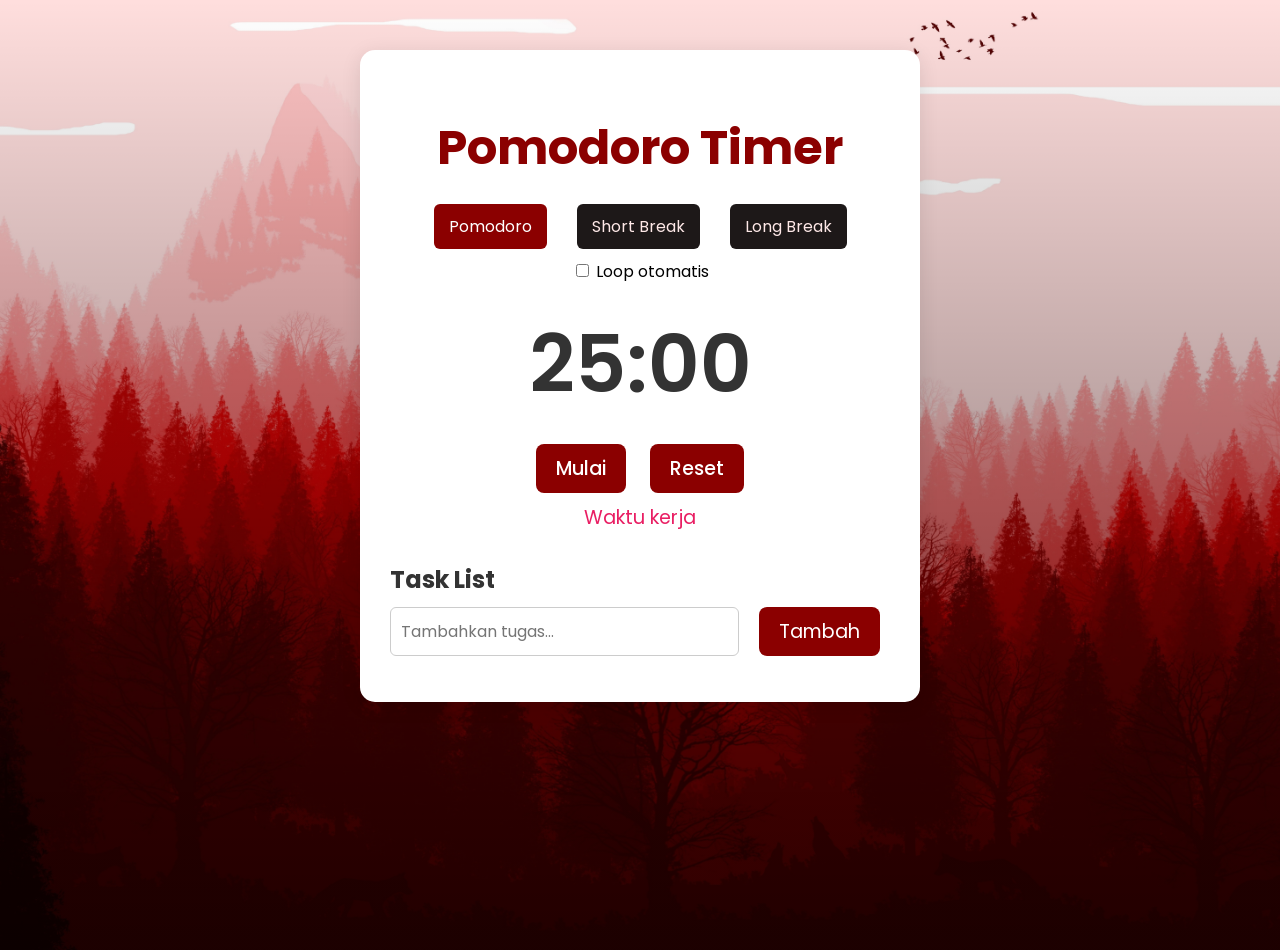
==== index.html @ 32f8aa37 "First takut bngt ada uas" ====
<!DOCTYPE html>
<html lang="id">
<head>
  <meta charset="UTF-8" />
  <meta name="viewport" content="width=device-width, initial-scale=1.0"/>
 <title>Pomodoro Timer</title>
 <link rel="stylesheet" href="style.css" />
 <link rel="preconnect" href="https://fonts.googleapis.com">
 <link rel="preconnect" href="https://fonts.gstatic.com" crossorigin>
 <link href="https://fonts.googleapis.com/css2?family=Poppins:ital,wght@0,100;0,200;0,300;0,400;0,500;0,600;0,700;0,800;0,900;1,100;1,200;1,300;1,400;1,500;1,600;1,700;1,800;1,900&display=swap" rel="stylesheet">

</head>
<body>

<div class="container">
  <h1>Pomodoro Timer</h1>

  <div class="mode-buttons">
    <button onclick="setMode('pomodoro')" id="btn-pomodoro" class="active">Pomodoro</button>
    <button onclick="setMode('short')" id="btn-short">Short Break</button>
    <button onclick="setMode('long')" id="btn-long">Long Break</button>
  </div>

  <label class="loop-toggle">
    <input type="checkbox" id="loopMode" />
    Loop otomatis
  </label>

  <div class="timer" id="timer"></div>

  <div class="buttons">
    <button onclick="startTimer()" id="btn-mulai">Mulai</button>
    <button onclick="resetTimer()" id="btn-reset">Reset</button>
  </div>

  <div class="status" id="status">Siap mulai</div>
  <div class="checkmarks" id="checkmarks"></div>

  <div class="task-section">
    <h2>Task List</h2>
    <div class="task-input">
      <input type="text" id="taskInput" placeholder="Tambahkan tugas..." />
      <button onclick="addTask()">Tambah</button>
    </div>
    <ul id="taskList"></ul>
  </div>
</div>


  <script src="script.js"></script>
</body>
</html>
---- style.css ----
body {
  font-family: 'Poppins', sans-serif;
  display: flex;
  flex-direction: column;
  align-items: center;
  padding-top: 50px;
  margin: 0;

  width: 100%;
  height: 100vh;
  background-image: linear-gradient(to top, rgba(0,0,0,0.6), rgba(0,0,0,0)),url(img-resources/Background.jpg);
  background-size: cover;
  background-image: center;
}
h1 {
  font-size: 3rem;
  color: darkred;
  margin-bottom: 20px;
}
.container {
  background: #fff;
  padding: 30px;
  border-radius: 15px;
  box-shadow: 0 4px 20px rgba(0,0,0,0.1);
  max-width: 500px;
  width: 90%;
  text-align: center;
}
.task-section {
  margin-top: 30px;
  text-align: left;
}
.task-section h2 {
  font-size: 1.5rem;
  color: #333;
  margin-bottom: 10px;
}
.task-input {
  display: flex;
  gap: 10px;
  margin-bottom: 10px;
}
.task-input input {
  flex: 1;
  padding: 10px;
  font-size: 1rem;
  border: 1px solid #ccc;
  border-radius: 6px;
  font-family: 'Poppins', sans-serif;
}
.task-input button {
  font-family: 'Poppins', sans-serif;
}
#taskList {
  list-style: none;
  padding-left: 0;
}
#taskList li {
  display: flex;
  align-items: center;
  justify-content: space-between; /* ini buat geser logo hapus ke ujung kanan */
  padding: 8px 12px;
  background: #f0f0f0;
  margin-bottom: 6px;
  border-radius: 6px;
}
.mode-buttons {
  display: flex;
  justify-content: center; /* ini buat button pomodoro short break dan long break di tengah*/
  gap: 10px;
  margin-bottom: 10px;
}
.mode-buttons button {
  padding: 10px 15px;
  font-size: 1rem;
  border: none;
  border-radius: 6px;
  cursor: pointer;
  background-color: rgb(29, 24, 24);
  color: #FEE8E7ff;
  transition: background-color 0.3s;
}
.mode-buttons button.active {
  background-color: darkred;
  color: white;
}
.loop-toggle {
  margin: 10px;
  font-size: 1rem;
}
.timer {
  font-size: 5rem;
  color: #333;
  margin: 20px 0;
}
.buttons {
  margin: 10px;
}
button {
  padding: 10px 20px;
  margin: 0 10px;
  font-size: 1.2rem;
  cursor: pointer;
  border: none;
  border-radius: 8px;
  background-color: darkred;
  color: white;
  transition: background-color 0.3s ease;
}
button:hover {
  background-color: darkred;
}
.status {
  font-size: 1.2rem;
  margin-top: 10px;
  color: #e91e63;
}
.checkmarks {
  font-size: 1.5rem;
  color: #4CAF50;
  margin-top: 10px;
}
#timer{
    font-family: 'Poppins', sans-serif;
    font-weight: 600;
}
#btn-pomodoro{
    font-family: 'Poppins', sans-serif;
    font-weight: 400;
}
#btn-short{
    font-family: 'Poppins', sans-serif;
    font-weight: 400;
}
#btn-long{
    font-family: 'Poppins', sans-serif;
    font-weight: 400;
}
#status{
    font-family: 'Poppins', sans-serif;
    font-weight: 400;
}
#btn-mulai{
    font-family: 'Poppins', sans-serif;
    font-weight: 500;
}
#btn-reset{
    font-family: 'Poppins', sans-serif;
    font-weight: 500;
}
.completed {
  text-decoration: line-through;
  color: #999;
}
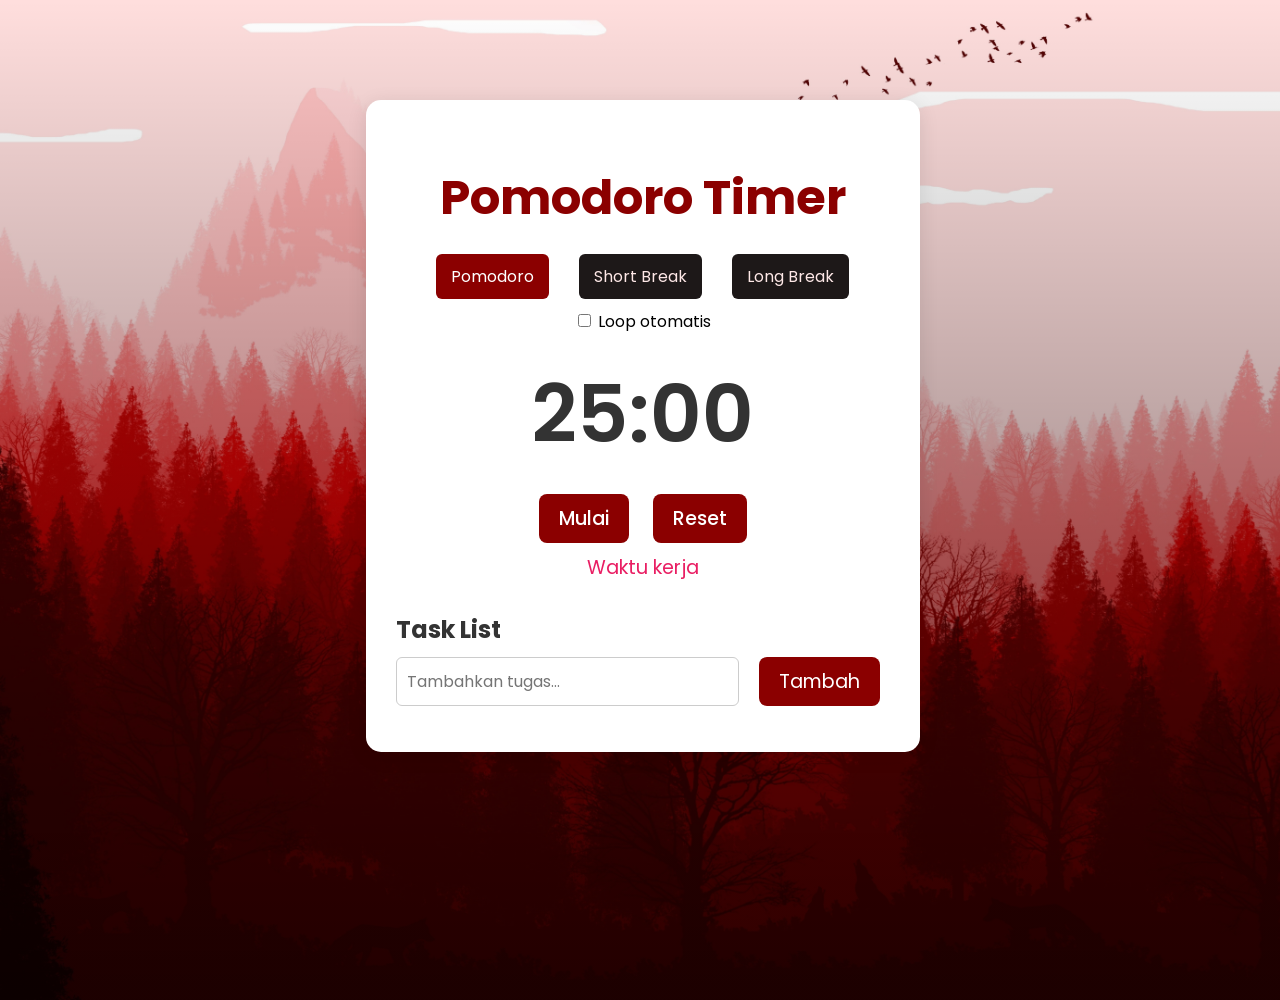
==== commit 3f305b4c: "Update index.html" ====
--- a/index.html
+++ b/index.html
@@ -12,7 +12,8 @@
 </head>
 <body>
 
-<div class="container">
+<div class="container-wrapper">
+  <div class="container">
   <h1>Pomodoro Timer</h1>
 
   <div class="mode-buttons">
@@ -37,16 +38,19 @@
   <div class="checkmarks" id="checkmarks"></div>
 
   <div class="task-section">
-    <h2>Task List</h2>
-    <div class="task-input">
-      <input type="text" id="taskInput" placeholder="Tambahkan tugas..." />
-      <button onclick="addTask()">Tambah</button>
-    </div>
+  <h2>Task List</h2>
+  <div class="task-input">
+    <input type="text" id="taskInput" placeholder="Tambahkan tugas..." />
+    <button onclick="addTask()">Tambah</button>
+  </div>
+
+  <div class="task-list-container">
     <ul id="taskList"></ul>
+  </div>
   </div>
 </div>
 
 
   <script src="script.js"></script>
 </body>
-</html>
+</html> 
--- a/style.css
+++ b/style.css
@@ -3,7 +3,7 @@
   display: flex;
   flex-direction: column;
   align-items: center;
-  padding-top: 50px;
+  padding-top: 100px;
   margin: 0;
 
   width: 100%;
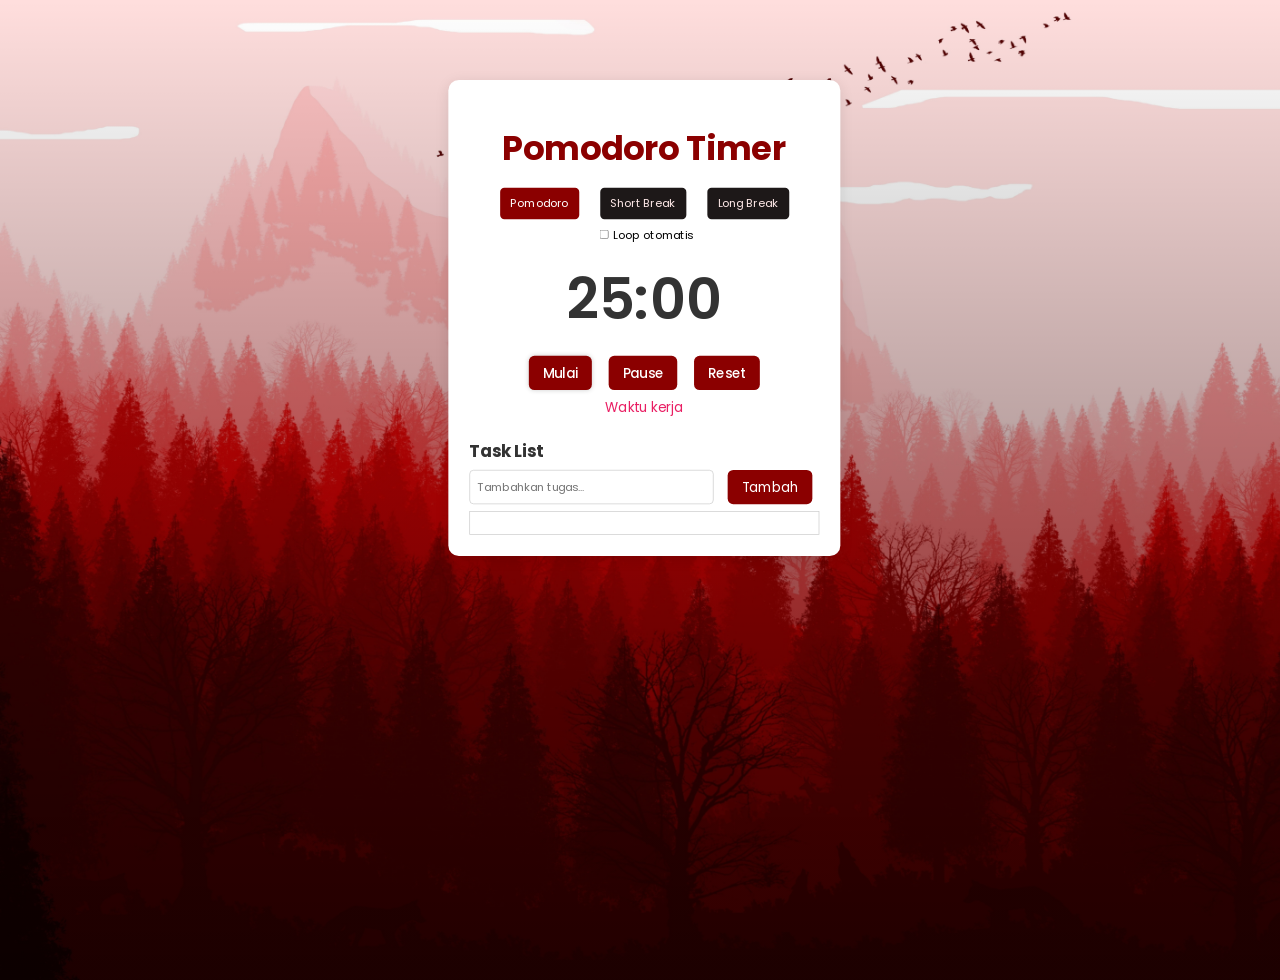
==== commit 1e8eb4b7: "tombol pause dan perbaikan interval" ====
--- a/index.html
+++ b/index.html
@@ -30,7 +30,8 @@
   <div class="timer" id="timer"></div>
 
   <div class="buttons">
-    <button onclick="startTimer()" id="btn-mulai">Mulai</button>
+    <button onclick="startTimer()" id="btn-mulai" class="active">Mulai</button>
+    <button onclick="pauseTimer()" id="btn-pause">Pause</button>
     <button onclick="resetTimer()" id="btn-reset">Reset</button>
   </div>
 
--- a/style.css
+++ b/style.css
@@ -3,7 +3,7 @@
   display: flex;
   flex-direction: column;
   align-items: center;
-  padding-top: 100px;
+  padding-top: 80px;
   margin: 0;
 
   width: 100%;
@@ -17,15 +17,22 @@
   color: darkred;
   margin-bottom: 20px;
 }
+
 .container {
   background: #fff;
   padding: 30px;
   border-radius: 15px;
   box-shadow: 0 4px 20px rgba(0,0,0,0.1);
   max-width: 500px;
-  width: 90%;
+  width: 100%;
   text-align: center;
 }
+
+.container-wrapper {
+  transform: scale(0.7); 
+  transform-origin: top center;
+}
+
 .task-section {
   margin-top: 30px;
   text-align: left;
@@ -64,6 +71,14 @@
   margin-bottom: 6px;
   border-radius: 6px;
 }
+
+.task-list-container {
+  max-height: 200px;
+  overflow-y: auto;
+  border: 1px solid #ccc;
+  padding: 8px;
+  margin-top: 10px;
+}
 .mode-buttons {
   display: flex;
   justify-content: center; /* ini buat button pomodoro short break dan long break di tengah*/
@@ -96,6 +111,14 @@
 .buttons {
   margin: 10px;
 }
+
+.buttons button.active {
+  background-color: darkred;
+  color: white;
+  box-shadow: 0 0 8px rgba(0, 0, 0, 0.2);
+}
+
+
 button {
   padding: 10px 20px;
   margin: 0 10px;
@@ -144,6 +167,12 @@
     font-family: 'Poppins', sans-serif;
     font-weight: 500;
 }
+
+#btn-pause {
+  font-family: 'Poppins', sans-serif;
+  font-weight: 500;
+}
+
 #btn-reset{
     font-family: 'Poppins', sans-serif;
     font-weight: 500;
@@ -151,4 +180,4 @@
 .completed {
   text-decoration: line-through;
   color: #999;
-}+}
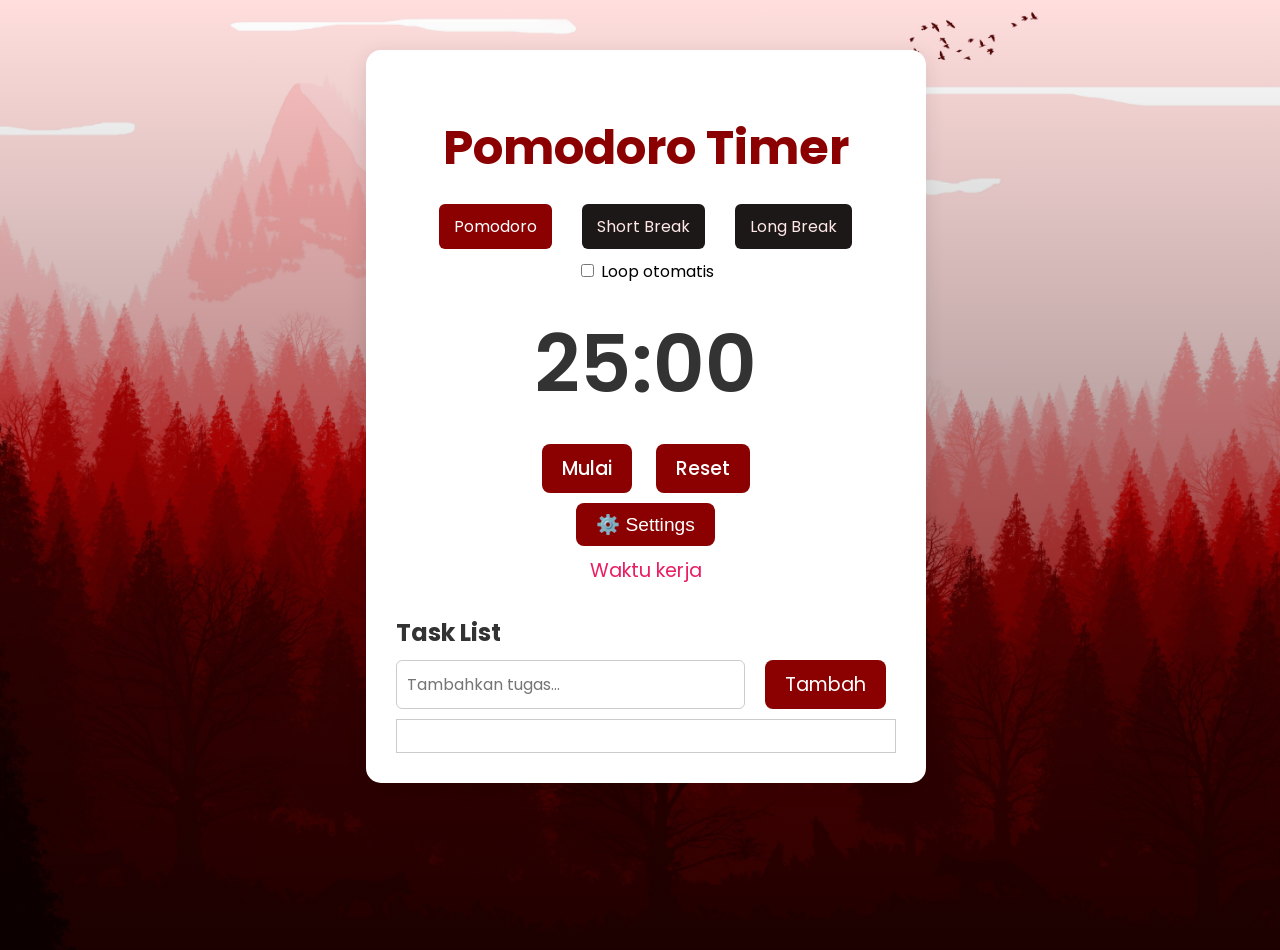
==== commit 9ff096a6: "Update index.html" ====
--- a/index.html
+++ b/index.html
@@ -30,10 +30,11 @@
   <div class="timer" id="timer"></div>
 
   <div class="buttons">
-    <button onclick="startTimer()" id="btn-mulai" class="active">Mulai</button>
-    <button onclick="pauseTimer()" id="btn-pause">Pause</button>
+    <button onclick="startTimer()" id="btn-mulai">Mulai</button>
     <button onclick="resetTimer()" id="btn-reset">Reset</button>
   </div>
+
+  <button id="settingsBtn">⚙️ Settings</button>
 
   <div class="status" id="status">Siap mulai</div>
   <div class="checkmarks" id="checkmarks"></div>
@@ -51,7 +52,18 @@
   </div>
 </div>
 
-
+<!-- MODAL OVERLAY -->
+  <div id="modalOverlay" class="modal-overlay" style="display: none;">
+    <div class="modal-box">
+      <h3>Atur Durasi Timer</h3>
+      <label>Pomodoro (menit): <input type="number" id="pomodoroInput" value="25" min="1"></label><br>
+      <label>Short Break (menit): <input type="number" id="shortInput" value="5" min="1"></label><br>
+      <label>Long Break (menit): <input type="number" id="longInput" value="15" min="1"></label><br><br>
+      <button id="saveSettings">Simpan</button>
+      <button id="closeSettings">Tutup</button>
+    </div>
+  </div>
+  
   <script src="script.js"></script>
 </body>
 </html> 
--- a/style.css
+++ b/style.css
@@ -1,14 +1,14 @@
 body {
-  font-family: 'Poppins', sans-serif;
+  font-family: "Poppins", sans-serif;
   display: flex;
   flex-direction: column;
   align-items: center;
-  padding-top: 80px;
+  padding-top: 50px;
   margin: 0;
 
   width: 100%;
   height: 100vh;
-  background-image: linear-gradient(to top, rgba(0,0,0,0.6), rgba(0,0,0,0)),url(img-resources/Background.jpg);
+  background-image: linear-gradient(to top, rgba(0, 0, 0, 0.6), rgba(0, 0, 0, 0)), url(img-resources/Background.jpg);
   background-size: cover;
   background-image: center;
 }
@@ -22,14 +22,14 @@
   background: #fff;
   padding: 30px;
   border-radius: 15px;
-  box-shadow: 0 4px 20px rgba(0,0,0,0.1);
+  box-shadow: 0 4px 20px rgba(0, 0, 0, 0.1);
   max-width: 500px;
   width: 100%;
   text-align: center;
 }
 
 .container-wrapper {
-  transform: scale(0.7); 
+  transform: scale(0.s);
   transform-origin: top center;
 }
 
@@ -53,10 +53,10 @@
   font-size: 1rem;
   border: 1px solid #ccc;
   border-radius: 6px;
-  font-family: 'Poppins', sans-serif;
+  font-family: "Poppins", sans-serif;
 }
 .task-input button {
-  font-family: 'Poppins', sans-serif;
+  font-family: "Poppins", sans-serif;
 }
 #taskList {
   list-style: none;
@@ -92,7 +92,7 @@
   border-radius: 6px;
   cursor: pointer;
   background-color: rgb(29, 24, 24);
-  color: #FEE8E7ff;
+  color: #fee8e7ff;
   transition: background-color 0.3s;
 }
 .mode-buttons button.active {
@@ -118,7 +118,6 @@
   box-shadow: 0 0 8px rgba(0, 0, 0, 0.2);
 }
 
-
 button {
   padding: 10px 20px;
   margin: 0 10px;
@@ -131,7 +130,7 @@
   transition: background-color 0.3s ease;
 }
 button:hover {
-  background-color: darkred;
+  background-color: black;
 }
 .status {
   font-size: 1.2rem;
@@ -140,42 +139,42 @@
 }
 .checkmarks {
   font-size: 1.5rem;
-  color: #4CAF50;
+  color: #4caf50;
   margin-top: 10px;
 }
-#timer{
-    font-family: 'Poppins', sans-serif;
-    font-weight: 600;
+#timer {
+  font-family: "Poppins", sans-serif;
+  font-weight: 600;
 }
-#btn-pomodoro{
-    font-family: 'Poppins', sans-serif;
-    font-weight: 400;
+#btn-pomodoro {
+  font-family: "Poppins", sans-serif;
+  font-weight: 400;
 }
-#btn-short{
-    font-family: 'Poppins', sans-serif;
-    font-weight: 400;
+#btn-short {
+  font-family: "Poppins", sans-serif;
+  font-weight: 400;
 }
-#btn-long{
-    font-family: 'Poppins', sans-serif;
-    font-weight: 400;
+#btn-long {
+  font-family: "Poppins", sans-serif;
+  font-weight: 400;
 }
-#status{
-    font-family: 'Poppins', sans-serif;
-    font-weight: 400;
+#status {
+  font-family: "Poppins", sans-serif;
+  font-weight: 400;
 }
-#btn-mulai{
-    font-family: 'Poppins', sans-serif;
-    font-weight: 500;
+#btn-mulai {
+  font-family: "Poppins", sans-serif;
+  font-weight: 500;
 }
 
 #btn-pause {
-  font-family: 'Poppins', sans-serif;
+  font-family: "Poppins", sans-serif;
   font-weight: 500;
 }
 
-#btn-reset{
-    font-family: 'Poppins', sans-serif;
-    font-weight: 500;
+#btn-reset {
+  font-family: "Poppins", sans-serif;
+  font-weight: 500;
 }
 .completed {
   text-decoration: line-through;
